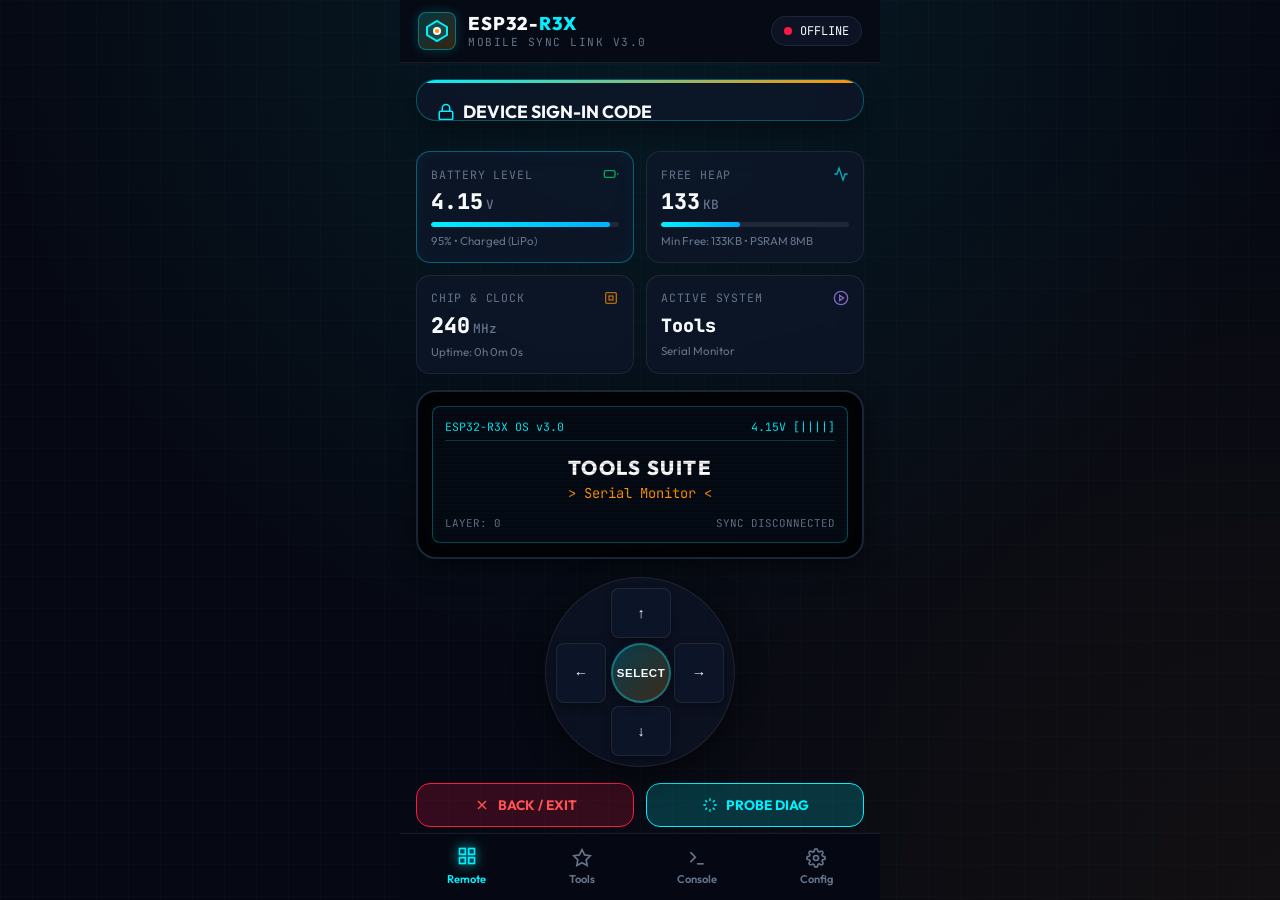
==== mobile_app/index.html @ fc00c2da "feat(mobile): add ESP32-R3X Mobile Companion PWA with always-on sync and update v3.0 binaries with a" ====
<!DOCTYPE html>
<html lang="en">
<head>
  <meta charset="UTF-8">
  <meta name="viewport" content="width=device-width, initial-scale=1.0, maximum-scale=1.0, user-scalable=no, viewport-fit=cover">
  <title>ESP32-R3X Mobile Companion | Always-On Hardware Sync</title>
  
  <!-- SEO & Mobile App Meta -->
  <meta name="description" content="Official Mobile Companion & Wireless Cyberdeck Remote for ESP32-R3X Hardware Platform. Seamless real-time Bluetooth, WiFi, and Serial synchronization with unique device sign-in.">
  <meta name="theme-color" content="#060913">
  <meta name="apple-mobile-web-app-capable" content="yes">
  <meta name="apple-mobile-web-app-status-bar-style" content="black-translucent">
  <meta name="apple-mobile-web-app-title" content="R3X Companion">

  <link rel="manifest" href="./manifest.json">
  <link rel="icon" type="image/svg+xml" href="./icons/icon.svg">
  <link rel="stylesheet" href="./app.css">
</head>
<body>

  <div class="app-container" id="app-root">

    <!-- Global App Header -->
    <header class="app-header" id="main-header">
      <div class="brand-section">
        <div class="brand-logo-badge" id="btn-brand-logo" title="ESP32-R3X Hardware">
          <svg viewBox="0 0 24 24" fill="none" stroke="currentColor" stroke-width="2">
            <polygon points="12,2 22,8 22,16 12,22 2,16 2,8" stroke="#00f0ff" fill="rgba(0,240,255,0.15)" />
            <circle cx="12" cy="12" r="3" fill="#ff9100" />
          </svg>
        </div>
        <div class="brand-title-wrap">
          <h1>ESP32-<span>R3X</span></h1>
          <div class="brand-sub">MOBILE SYNC LINK v3.0</div>
        </div>
      </div>

      <div class="header-status-badge" id="header-connection-pill">
        <span class="status-dot disconnected" id="connection-indicator"></span>
        <span id="connection-status-text">OFFLINE</span>
      </div>
    </header>

    <!-- Sign-In / Device Pairing Banner (Dismissible / Expandable) -->
    <section class="signin-card" id="signin-section">
      <h2>
        <svg width="18" height="18" viewBox="0 0 24 24" fill="none" stroke="#00f0ff" stroke-width="2">
          <rect x="3" y="11" width="18" height="11" rx="2" ry="2" />
          <path d="M7 11V7a5 5 0 0 1 10 0v4" />
        </svg>
        DEVICE SIGN-IN CODE
      </h2>
      <p id="signin-desc">
        Enter your ESP32-R3X unique device code to enable always-on sync the instant your hardware powers on.
      </p>

      <div class="signin-input-group">
        <input type="text" id="input-signin-code" class="signin-input" placeholder="R3X-XXXX" maxlength="12" autocomplete="off" autocorrect="off" spellcheck="false" value="R3X-8F2A">
        <button type="button" id="btn-pair-device" class="btn-pair">
          <span>CONNECT</span>
        </button>
      </div>

      <div class="signin-helper-row">
        <span>Default code printed on OLED/TFT screen</span>
        <span id="label-saved-status">Auto-Sync: ACTIVE</span>
      </div>

      <div class="quick-connect-chips" id="connection-protocol-selector">
        <button type="button" class="chip-btn active" data-protocol="ble" id="proto-ble">BLE 5.0</button>
        <button type="button" class="chip-btn" data-protocol="wifi" id="proto-wifi">WiFi / SoftAP</button>
        <button type="button" class="chip-btn" data-protocol="serial" id="proto-serial">USB Serial</button>
        <button type="button" class="chip-btn" data-protocol="demo" id="proto-demo">Demo Sim</button>
      </div>
    </section>

    <!-- MAIN VIEW 1: DASHBOARD & CONTROLLER -->
    <main class="view-section active" id="view-dashboard">

      <!-- Telemetry Status Grid -->
      <section class="telemetry-grid" aria-label="System Telemetry">
        <!-- Battery Card -->
        <article class="telemetry-card highlight" id="card-battery">
          <div class="telem-header">
            <span>BATTERY LEVEL</span>
            <svg class="telem-icon" viewBox="0 0 24 24" fill="none" stroke="#00e676" stroke-width="2">
              <rect x="2" y="7" width="16" height="10" rx="2" ry="2"/>
              <line x1="22" y1="11" x2="22" y2="13"/>
            </svg>
          </div>
          <div class="telem-val" id="val-battery-voltage">4.15<span>V</span></div>
          <div class="bar-container">
            <div class="bar-fill" id="bar-battery-fill" style="width: 95%;"></div>
          </div>
          <div class="telem-sub" id="val-battery-sub">95% &bull; Stable (LiPo)</div>
        </article>

        <!-- Memory Card -->
        <article class="telemetry-card" id="card-memory">
          <div class="telem-header">
            <span>FREE HEAP</span>
            <svg class="telem-icon" viewBox="0 0 24 24" fill="none" stroke="#00f0ff" stroke-width="2">
              <path d="M22 12h-4l-3 9L9 3l-3 9H2"/>
            </svg>
          </div>
          <div class="telem-val" id="val-heap-free">133<span>KB</span></div>
          <div class="bar-container">
            <div class="bar-fill" id="bar-heap-fill" style="width: 42%;"></div>
          </div>
          <div class="telem-sub" id="val-heap-sub">PSRAM: 8MB Ready</div>
        </article>

        <!-- CPU & Uptime Card -->
        <article class="telemetry-card" id="card-cpu">
          <div class="telem-header">
            <span>CHIP & CLOCK</span>
            <svg class="telem-icon" viewBox="0 0 24 24" fill="none" stroke="#ff9100" stroke-width="2">
              <rect x="4" y="4" width="16" height="16" rx="2"/>
              <rect x="9" y="9" width="6" height="6"/>
            </svg>
          </div>
          <div class="telem-val" id="val-cpu-freq">240<span>MHz</span></div>
          <div class="telem-sub" id="val-uptime">ESP32-S3 Dual-Core</div>
        </article>

        <!-- Active Module Card -->
        <article class="telemetry-card" id="card-active-tool">
          <div class="telem-header">
            <span>ACTIVE SYSTEM</span>
            <svg class="telem-icon" viewBox="0 0 24 24" fill="none" stroke="#b388ff" stroke-width="2">
              <circle cx="12" cy="12" r="10"/>
              <polygon points="10,8 16,12 10,16"/>
            </svg>
          </div>
          <div class="telem-val" id="val-active-menu" style="font-size: 1.15rem;">Tools</div>
          <div class="telem-sub" id="val-active-sub">Submenu Ready</div>
        </article>
      </section>

      <!-- TFT Screen Mirror Bezel -->
      <section class="screen-mirror-card" id="tft-screen-mirror">
        <div class="tft-bezel">
          <div class="tft-top-bar">
            <span id="mirror-header-title">ESP32-R3X OS v3.0</span>
            <span id="mirror-header-bat">4.15V [||||]</span>
          </div>
          <div class="tft-main-view">
            <div class="tft-menu-title" id="mirror-menu-title">TOOLS & UTILITIES</div>
            <div class="tft-sub-item" id="mirror-sub-title">&gt; Serial Monitor &lt;</div>
          </div>
          <div class="tft-footer-bar">
            <span id="mirror-footer-layer">LAYER: MAIN</span>
            <span id="mirror-footer-sync">LIVE TELEMETRY SYNC</span>
          </div>
        </div>
      </section>

      <!-- Cyberdeck D-Pad Controller -->
      <section class="controller-section" id="dpad-controller" aria-label="Hardware Remote Control">
        <div class="dpad-container">
          <button type="button" class="dpad-btn up" id="btn-key-up" aria-label="Navigate Up">&uarr;</button>
          <button type="button" class="dpad-btn down" id="btn-key-down" aria-label="Navigate Down">&darr;</button>
          <button type="button" class="dpad-btn left" id="btn-key-left" aria-label="Navigate Left">&larr;</button>
          <button type="button" class="dpad-btn right" id="btn-key-right" aria-label="Navigate Right">&rarr;</button>
          <button type="button" class="dpad-btn center" id="btn-key-select" aria-label="Select">SELECT</button>
        </div>

        <div class="controller-action-row">
          <button type="button" class="action-btn exit" id="btn-key-exit">
            <svg width="16" height="16" viewBox="0 0 24 24" fill="none" stroke="currentColor" stroke-width="2">
              <line x1="18" y1="6" x2="6" y2="18"/>
              <line x1="6" y1="6" x2="18" y2="18"/>
            </svg>
            BACK / EXIT
          </button>
          <button type="button" class="action-btn select" id="btn-key-quick-diag">
            <svg width="16" height="16" viewBox="0 0 24 24" fill="none" stroke="currentColor" stroke-width="2">
              <path d="M12 2v4M12 18v4M4.93 4.93l2.83 2.83M16.24 16.24l2.83 2.83M2 12h4M18 12h4M4.93 19.07l2.83-2.83M16.24 7.76l2.83-2.83"/>
            </svg>
            PROBE DIAG
          </button>
        </div>
      </section>

    </main>

    <!-- MAIN VIEW 2: FULL LAUNCHPAD & 10+ TOOLS -->
    <section class="view-section" id="view-launchpad">
      <h2 style="font-size: 1.1rem; margin-bottom: 4px;">Hardware Feature Suite</h2>
      <p style="font-size: 0.76rem; color: var(--text-muted); margin-bottom: 12px;">
        1-Tap remote execution across all RF, Sub-GHz, Automotive, and Core modules.
      </p>

      <!-- TOOLS SUITE (10+ UTILITIES WITH SCROLL & DIRECT ACCESS) -->
      <div class="launcher-category-title">
        <span>Tools &amp; Utilities Suite (10+ Features)</span>
      </div>
      <div class="feature-grid" id="grid-tools-features">
        <button type="button" class="feature-tile" data-launch="6 0 0">
          <div class="tile-icon-box">&gt;_</div>
          <div class="tile-content">
            <h3>Serial Monitor</h3>
            <p>115200 Baud Console</p>
          </div>
        </button>

        <button type="button" class="feature-tile orange" data-launch="6 1 0">
          <div class="tile-icon-box">&#8679;</div>
          <div class="tile-content">
            <h3>Update Firmware</h3>
            <p>OTA &amp; SD Flasher</p>
          </div>
        </button>

        <button type="button" class="feature-tile green" data-launch="6 2 0">
          <div class="tile-icon-box">&#9782;</div>
          <div class="tile-content">
            <h3>Touch Calibrate</h3>
            <p>XPT2046 5-Point</p>
          </div>
        </button>

        <button type="button" class="feature-tile purple" data-launch="6 3 0">
          <div class="tile-icon-box">&#9881;</div>
          <div class="tile-content">
            <h3>Hardware Info</h3>
            <p>eFuse &amp; Bus Map</p>
          </div>
        </button>

        <button type="button" class="feature-tile" data-launch="6 4 0">
          <div class="tile-icon-box">&#128193;</div>
          <div class="tile-content">
            <h3>SD File Manager</h3>
            <p>Browse &amp; Execute</p>
          </div>
        </button>

        <button type="button" class="feature-tile orange" data-launch="6 5 0">
          <div class="tile-icon-box">&#9889;</div>
          <div class="tile-content">
            <h3>GPIO Dashboard</h3>
            <p>Pin Logic &amp; PWM</p>
          </div>
        </button>

        <button type="button" class="feature-tile green" data-launch="6 6 0">
          <div class="tile-icon-box">&#128038;</div>
          <div class="tile-content">
            <h3>BadUSB Ducky</h3>
            <p>HID Script Injector</p>
          </div>
        </button>

        <button type="button" class="feature-tile purple" data-launch="6 7 0">
          <div class="tile-icon-box">&#127760;</div>
          <div class="tile-content">
            <h3>Web Cyberdeck</h3>
            <p>HTTP Telemetry AP</p>
          </div>
        </button>

        <button type="button" class="feature-tile" data-launch="6 8 0">
          <div class="tile-icon-box">&#127912;</div>
          <div class="tile-content">
            <h3>Theme Engine</h3>
            <p>Live Color Switcher</p>
          </div>
        </button>

        <button type="button" class="feature-tile orange" data-launch="6 9 0">
          <div class="tile-icon-box">&#128267;</div>
          <div class="tile-content">
            <h3>Fuel Gauge</h3>
            <p>LiPo Coulombs</p>
          </div>
        </button>
      </div>

      <!-- WIRELESS RF & HARDWARE ATTACK ENGINES -->
      <div class="launcher-category-title">
        <span>RF &amp; Hardware Engines</span>
      </div>
      <div class="feature-grid">
        <button type="button" class="feature-tile" data-launch="0 0 0">
          <div class="tile-icon-box">&#128246;</div>
          <div class="tile-content">
            <h3>WiFi Scanner</h3>
            <p>2.4GHz Beacon Scan</p>
          </div>
        </button>

        <button type="button" class="feature-tile orange" data-launch="4 0 0">
          <div class="tile-icon-box">&#128254;</div>
          <div class="tile-content">
            <h3>BLE Recon</h3>
            <p>Advertiser &amp; Spam</p>
          </div>
        </button>

        <button type="button" class="feature-tile green" data-launch="5 0 0">
          <div class="tile-icon-box">&#128225;</div>
          <div class="tile-content">
            <h3>Sub-GHz CC1101</h3>
            <p>300-928 MHz Radio</p>
          </div>
        </button>

        <button type="button" class="feature-tile purple" data-launch="2 0 4">
          <div class="tile-icon-box">&#128663;</div>
          <div class="tile-content">
            <h3>Automotive CAN</h3>
            <p>500k Sniffer &amp; Fuzz</p>
          </div>
        </button>

        <button type="button" class="feature-tile" data-launch="2 0 2">
          <div class="tile-icon-box">&#128179;</div>
          <div class="tile-content">
            <h3>RFID/NFC PN532</h3>
            <p>13.56MHz Mifare</p>
          </div>
        </button>

        <button type="button" class="feature-tile orange" data-launch="2 0 3">
          <div class="tile-icon-box">&#127757;</div>
          <div class="tile-content">
            <h3>GPS Tracker</h3>
            <p>Neo-6M NMEA Feed</p>
          </div>
        </button>
      </div>
    </section>

    <!-- MAIN VIEW 3: LIVE TERMINAL & CONSOLE -->
    <section class="view-section" id="view-terminal">
      <div class="terminal-window" id="terminal-container">
        <div class="terminal-header">
          <span>ESP32-R3X SYNC CONSOLE</span>
          <div class="term-controls">
            <button type="button" class="term-btn" id="btn-clear-term">CLEAR</button>
            <button type="button" class="term-btn" id="btn-export-log">EXPORT</button>
          </div>
        </div>
        <div class="terminal-body" id="term-output">
          <div class="term-line info">[SYS] ESP32-R3X Mobile Companion Initialized.</div>
          <div class="term-line info">[SYS] Ready to establish hardware link over BLE / WiFi / Serial.</div>
        </div>
        <div class="terminal-input-bar">
          <span style="color: var(--cyan-glow); font-family: var(--font-mono); font-size: 0.8rem;">&gt;</span>
          <input type="text" id="term-input" class="terminal-input" placeholder="Type command (PING, STATUS, HEAP, DIAG)..." autocomplete="off" spellcheck="false">
          <button type="button" id="btn-send-cli" class="term-btn" style="color: var(--cyan-glow); border-color: var(--cyan-glow);">SEND</button>
        </div>
      </div>

      <!-- Quick Command Buttons -->
      <div class="quick-cli-row" id="quick-cli-bar">
        <button type="button" class="chip-btn" data-cmd="PING">PING</button>
        <button type="button" class="chip-btn" data-cmd="STATUS">STATUS</button>
        <button type="button" class="chip-btn" data-cmd="HEAP">HEAP</button>
        <button type="button" class="chip-btn" data-cmd="DIAG">DIAG</button>
        <button type="button" class="chip-btn" data-cmd="TEST ALL">TEST ALL</button>
        <button type="button" class="chip-btn" data-cmd="EXIT">EXIT</button>
        <button type="button" class="chip-btn" data-cmd="REBOOT">REBOOT</button>
      </div>
    </section>

    <!-- MAIN VIEW 4: SETTINGS & SYNC CONFIG -->
    <section class="view-section" id="view-settings">
      <h2 style="font-size: 1.1rem; margin-bottom: 4px;">Companion Configuration</h2>
      <p style="font-size: 0.76rem; color: var(--text-muted); margin-bottom: 14px;">
        Manage always-on hardware connection, sign-in credentials, and UI theme.
      </p>

      <div class="signin-card" style="margin: 0 0 16px 0;">
        <h3 style="font-size: 0.95rem; margin-bottom: 8px;">Hardware Connection Mode</h3>
        <p style="font-size: 0.78rem; color: var(--text-secondary); margin-bottom: 12px;">
          Choose whether the mobile app automatically wakes up and syncs via Bluetooth LE advertising, SoftAP WiFi, or USB.
        </p>

        <label style="display: flex; align-items: center; justify-content: space-between; font-size: 0.82rem; margin-bottom: 12px; cursor: pointer;">
          <span>Always-On Background Auto-Reconnect</span>
          <input type="checkbox" id="toggle-auto-reconnect" checked style="width: 18px; height: 18px; accent-color: var(--cyan-glow);">
        </label>

        <label style="display: flex; align-items: center; justify-content: space-between; font-size: 0.82rem; margin-bottom: 12px; cursor: pointer;">
          <span>Haptic Vibration Feedback</span>
          <input type="checkbox" id="toggle-haptic" checked style="width: 18px; height: 18px; accent-color: var(--cyan-glow);">
        </label>

        <div style="margin-top: 14px;">
          <label style="display: block; font-size: 0.76rem; color: var(--text-muted); margin-bottom: 4px;">UI COLOR THEME</label>
          <div class="quick-connect-chips">
            <button type="button" class="chip-btn active" data-theme-btn="cyber">Cyber Cyan</button>
            <button type="button" class="chip-btn" data-theme-btn="matrix">Matrix Green</button>
            <button type="button" class="chip-btn" data-theme-btn="crimson">Crimson Red</button>
          </div>
        </div>
      </div>

      <div class="signin-card" style="margin: 0;">
        <h3 style="font-size: 0.95rem; margin-bottom: 8px;">Install PWA to Mobile Home Screen</h3>
        <p style="font-size: 0.78rem; color: var(--text-secondary); margin-bottom: 12px;">
          Add this companion app to your iPhone or Android home screen for full-screen standalone cyberdeck access.
        </p>
        <button type="button" id="btn-install-pwa" class="btn-pair" style="width: 100%; justify-content: center; padding: 12px;">
          INSTALL COMPANION APP
        </button>
      </div>
    </section>

    <!-- Bottom Navigation Bar -->
    <nav class="bottom-nav" id="bottom-navigation" aria-label="Primary Navigation">
      <button type="button" class="nav-item active" data-view="view-dashboard" id="nav-dashboard">
        <svg viewBox="0 0 24 24">
          <rect x="3" y="3" width="7" height="7"/>
          <rect x="14" y="3" width="7" height="7"/>
          <rect x="14" y="14" width="7" height="7"/>
          <rect x="3" y="14" width="7" height="7"/>
        </svg>
        <span>Remote</span>
      </button>

      <button type="button" class="nav-item" data-view="view-launchpad" id="nav-launchpad">
        <svg viewBox="0 0 24 24">
          <polygon points="12,2 15.09,8.26 22,9.27 17,14.14 18.18,21.02 12,17.77 5.82,21.02 7,14.14 2,9.27 8.91,8.26"/>
        </svg>
        <span>Tools</span>
      </button>

      <button type="button" class="nav-item" data-view="view-terminal" id="nav-terminal">
        <svg viewBox="0 0 24 24">
          <polyline points="4,17 10,11 4,5"/>
          <line x1="12" y1="19" x2="20" y2="19"/>
        </svg>
        <span>Console</span>
      </button>

      <button type="button" class="nav-item" data-view="view-settings" id="nav-settings">
        <svg viewBox="0 0 24 24">
          <circle cx="12" cy="12" r="3"/>
          <path d="M19.4 15a1.65 1.65 0 0 0 .33 1.82l.06.06a2 2 0 0 1 0 2.83 2 2 0 0 1-2.83 0l-.06-.06a1.65 1.65 0 0 0-1.82-.33 1.65 1.65 0 0 0-1 1.51V21a2 2 0 0 1-2 2 2 2 0 0 1-2-2v-.09A1.65 1.65 0 0 0 9 19.4a1.65 1.65 0 0 0-1.82.33l-.06.06a2 2 0 0 1-2.83 0 2 2 0 0 1 0-2.83l.06-.06a1.65 1.65 0 0 0 .33-1.82 1.65 1.65 0 0 0-1.51-1H3a2 2 0 0 1-2-2 2 2 0 0 1 2-2h.09A1.65 1.65 0 0 0 4.6 9a1.65 1.65 0 0 0-.33-1.82l-.06-.06a2 2 0 0 1 0-2.83 2 2 0 0 1 2.83 0l.06.06a1.65 1.65 0 0 0 1.82.33H9a1.65 1.65 0 0 0 1-1.51V3a2 2 0 0 1 2-2 2 2 0 0 1 2 2v.09a1.65 1.65 0 0 0 1 1.51 1.65 1.65 0 0 0 1.82-.33l.06-.06a2 2 0 0 1 2.83 0 2 2 0 0 1 0 2.83l-.06.06a1.65 1.65 0 0 0-.33 1.82V9a1.65 1.65 0 0 0 1.51 1H21a2 2 0 0 1 2 2 2 2 0 0 1-2 2h-.09a1.65 1.65 0 0 0-1.51 1z"/>
        </svg>
        <span>Config</span>
      </button>
    </nav>

  </div>

  <script src="./app.js"></script>
</body>
</html>
---- mobile_app/app.css ----
/* ==========================================================================
   ESP32-R3X MOBILE COMPANION - CYBERDECK DESIGN SYSTEM
   Ultra-Modern Responsive Glassmorphic Dark UI
   ========================================================================== */

@import url('https://fonts.googleapis.com/css2?family=JetBrains+Mono:wght@400;500;700&family=Outfit:wght@400;500;600;700;800;900&display=swap');

:root {
  /* Cyber Palette */
  --bg-primary: #060913;
  --bg-secondary: #0c1222;
  --bg-card: rgba(15, 23, 42, 0.72);
  --bg-card-hover: rgba(22, 33, 58, 0.85);
  --bg-elevated: rgba(30, 41, 59, 0.8);
  
  --cyan-glow: #00f0ff;
  --cyan-dim: rgba(0, 240, 255, 0.18);
  --cyan-border: rgba(0, 240, 255, 0.35);
  
  --orange-glow: #ff9100;
  --orange-dim: rgba(255, 145, 0, 0.16);
  --orange-border: rgba(255, 145, 0, 0.35);

  --green-glow: #00e676;
  --green-dim: rgba(0, 230, 118, 0.15);
  
  --red-glow: #ff1744;
  --red-dim: rgba(255, 23, 68, 0.18);

  --purple-glow: #b388ff;
  
  --text-primary: #f8fafc;
  --text-secondary: #94a3b8;
  --text-muted: #64748b;
  --text-cyan: #38bdf8;
  
  --border-subtle: rgba(255, 255, 255, 0.08);
  --border-highlight: rgba(0, 240, 255, 0.3);
  
  /* Radii & Shadows */
  --radius-sm: 8px;
  --radius-md: 14px;
  --radius-lg: 20px;
  --radius-pill: 9999px;
  
  --shadow-glow-cyan: 0 0 25px rgba(0, 240, 255, 0.22);
  --shadow-glow-orange: 0 0 25px rgba(255, 145, 0, 0.22);
  --shadow-card: 0 10px 30px -5px rgba(0, 0, 0, 0.6);

  /* Fonts */
  --font-main: 'Outfit', -apple-system, BlinkMacSystemFont, 'Segoe UI', Roboto, sans-serif;
  --font-mono: 'JetBrains Mono', monospace;
  
  --transition-fast: 0.18s cubic-bezier(0.4, 0, 0.2, 1);
  --transition-smooth: 0.28s cubic-bezier(0.16, 1, 0.3, 1);
}

/* Theme variations */
[data-theme="matrix"] {
  --cyan-glow: #00ff66;
  --cyan-dim: rgba(0, 255, 102, 0.16);
  --cyan-border: rgba(0, 255, 102, 0.4);
  --text-cyan: #4ade80;
  --bg-primary: #030a05;
  --bg-secondary: #06150b;
}

[data-theme="crimson"] {
  --cyan-glow: #ff2a5f;
  --cyan-dim: rgba(255, 42, 95, 0.16);
  --cyan-border: rgba(255, 42, 95, 0.4);
  --text-cyan: #fb7185;
  --bg-primary: #0c0407;
  --bg-secondary: #17080e;
}

/* Reset & Box Sizing */
*, *::before, *::after {
  box-sizing: border-box;
  margin: 0;
  padding: 0;
  -webkit-tap-highlight-color: transparent;
}

html, body {
  width: 100%;
  height: 100%;
  background-color: var(--bg-primary);
  color: var(--text-primary);
  font-family: var(--font-main);
  overflow-x: hidden;
  -webkit-font-smoothing: antialiased;
}

/* Background Cyber Grid */
body {
  background-image: 
    radial-gradient(circle at 50% 0%, rgba(0, 240, 255, 0.08) 0%, transparent 60%),
    radial-gradient(circle at 100% 100%, rgba(255, 145, 0, 0.05) 0%, transparent 50%),
    linear-gradient(rgba(0, 240, 255, 0.02) 1px, transparent 1px),
    linear-gradient(90deg, rgba(0, 240, 255, 0.02) 1px, transparent 1px);
  background-size: 100% 100%, 100% 100%, 32px 32px, 32px 32px;
  background-attachment: fixed;
  display: flex;
  flex-direction: column;
}

/* Layout App Container */
.app-container {
  max-width: 480px;
  margin: 0 auto;
  width: 100%;
  min-height: 100vh;
  display: flex;
  flex-direction: column;
  position: relative;
  padding-bottom: 84px; /* Space for bottom nav */
}

/* ==========================================================================
   APP HEADER
   ========================================================================== */
.app-header {
  position: sticky;
  top: 0;
  z-index: 100;
  background: rgba(6, 9, 19, 0.85);
  backdrop-filter: blur(16px);
  -webkit-backdrop-filter: blur(16px);
  border-bottom: 1px solid var(--border-subtle);
  padding: 12px 18px;
  display: flex;
  align-items: center;
  justify-content: space-between;
}

.brand-section {
  display: flex;
  align-items: center;
  gap: 12px;
}

.brand-logo-badge {
  width: 38px;
  height: 38px;
  border-radius: var(--radius-sm);
  background: linear-gradient(135deg, rgba(0, 240, 255, 0.2), rgba(255, 145, 0, 0.2));
  border: 1px solid var(--cyan-border);
  display: flex;
  align-items: center;
  justify-content: center;
  box-shadow: 0 0 12px rgba(0, 240, 255, 0.2);
}

.brand-logo-badge svg {
  width: 24px;
  height: 24px;
}

.brand-title-wrap h1 {
  font-size: 1.15rem;
  font-weight: 800;
  letter-spacing: 1px;
  line-height: 1.2;
}

.brand-title-wrap h1 span {
  color: var(--cyan-glow);
}

.brand-title-wrap .brand-sub {
  font-size: 0.7rem;
  font-family: var(--font-mono);
  color: var(--text-muted);
  text-transform: uppercase;
  letter-spacing: 1.5px;
}

.header-status-badge {
  display: flex;
  align-items: center;
  gap: 8px;
  padding: 6px 12px;
  background: rgba(15, 23, 42, 0.8);
  border: 1px solid var(--border-subtle);
  border-radius: var(--radius-pill);
  font-size: 0.75rem;
  font-family: var(--font-mono);
}

.status-dot {
  width: 8px;
  height: 8px;
  border-radius: 50%;
  background: var(--text-muted);
  transition: var(--transition-fast);
}

.status-dot.connected {
  background: var(--green-glow);
  box-shadow: 0 0 10px var(--green-glow);
  animation: pulse-dot 2s infinite;
}

.status-dot.connecting {
  background: var(--orange-glow);
  box-shadow: 0 0 10px var(--orange-glow);
  animation: pulse-dot 1s infinite;
}

.status-dot.disconnected {
  background: var(--red-glow);
}

@keyframes pulse-dot {
  0%, 100% { opacity: 1; transform: scale(1); }
  50% { opacity: 0.5; transform: scale(0.85); }
}

/* ==========================================================================
   AUTHENTICATION & SIGN-IN MODAL / BANNER
   ========================================================================== */
.signin-card {
  margin: 16px;
  padding: 20px;
  background: var(--bg-card);
  backdrop-filter: blur(12px);
  border: 1px solid var(--border-highlight);
  border-radius: var(--radius-lg);
  box-shadow: var(--shadow-card);
  position: relative;
  overflow: hidden;
}

.signin-card::before {
  content: '';
  position: absolute;
  top: 0;
  left: 0;
  right: 0;
  height: 3px;
  background: linear-gradient(90deg, var(--cyan-glow), var(--orange-glow));
}

.signin-card h2 {
  font-size: 1.1rem;
  font-weight: 700;
  display: flex;
  align-items: center;
  gap: 8px;
  margin-bottom: 6px;
  color: var(--text-primary);
}

.signin-card p {
  font-size: 0.82rem;
  color: var(--text-secondary);
  line-height: 1.4;
  margin-bottom: 14px;
}

.signin-input-group {
  display: flex;
  gap: 10px;
}

.signin-input {
  flex: 1;
  background: rgba(6, 9, 19, 0.7);
  border: 1px solid var(--border-subtle);
  border-radius: var(--radius-sm);
  padding: 12px 14px;
  font-family: var(--font-mono);
  font-size: 0.95rem;
  font-weight: 700;
  color: var(--cyan-glow);
  letter-spacing: 2px;
  text-transform: uppercase;
  outline: none;
  transition: var(--transition-fast);
}

.signin-input:focus {
  border-color: var(--cyan-glow);
  box-shadow: 0 0 12px rgba(0, 240, 255, 0.25);
}

.btn-pair {
  padding: 0 18px;
  background: linear-gradient(135deg, var(--cyan-glow), #0099ff);
  border: none;
  border-radius: var(--radius-sm);
  color: #040812;
  font-family: var(--font-main);
  font-size: 0.88rem;
  font-weight: 700;
  cursor: pointer;
  display: flex;
  align-items: center;
  gap: 6px;
  transition: var(--transition-fast);
}

.btn-pair:hover {
  transform: translateY(-1px);
  box-shadow: 0 0 18px rgba(0, 240, 255, 0.4);
}

.signin-helper-row {
  margin-top: 10px;
  display: flex;
  align-items: center;
  justify-content: space-between;
  font-size: 0.74rem;
  color: var(--text-muted);
}

.quick-connect-chips {
  display: flex;
  gap: 6px;
  margin-top: 12px;
}

.chip-btn {
  background: rgba(255, 255, 255, 0.05);
  border: 1px solid var(--border-subtle);
  border-radius: var(--radius-pill);
  padding: 5px 10px;
  font-size: 0.72rem;
  font-family: var(--font-mono);
  color: var(--text-secondary);
  cursor: pointer;
  transition: var(--transition-fast);
}

.chip-btn:hover, .chip-btn.active {
  background: var(--cyan-dim);
  border-color: var(--cyan-glow);
  color: var(--cyan-glow);
}

/* ==========================================================================
   MAIN DASHBOARD SECTIONS
   ========================================================================== */
.view-section {
  display: none;
  padding: 14px 16px;
  animation: fadeIn 0.22s ease-out;
}

.view-section.active {
  display: block;
}

@keyframes fadeIn {
  from { opacity: 0; transform: translateY(6px); }
  to { opacity: 1; transform: translateY(0); }
}

/* Telemetry Grid */
.telemetry-grid {
  display: grid;
  grid-template-columns: repeat(2, 1fr);
  gap: 12px;
  margin-bottom: 16px;
}

.telemetry-card {
  background: var(--bg-card);
  backdrop-filter: blur(10px);
  border: 1px solid var(--border-subtle);
  border-radius: var(--radius-md);
  padding: 14px;
  display: flex;
  flex-direction: column;
  justify-content: space-between;
  transition: var(--transition-fast);
}

.telemetry-card:hover {
  border-color: var(--border-highlight);
  background: var(--bg-card-hover);
}

.telemetry-card.highlight {
  border-color: var(--cyan-border);
  box-shadow: inset 0 0 18px rgba(0, 240, 255, 0.05);
}

.telem-header {
  display: flex;
  align-items: center;
  justify-content: space-between;
  font-size: 0.72rem;
  font-family: var(--font-mono);
  color: var(--text-muted);
  text-transform: uppercase;
  letter-spacing: 0.8px;
  margin-bottom: 8px;
}

.telem-icon {
  width: 16px;
  height: 16px;
  opacity: 0.7;
}

.telem-val {
  font-size: 1.35rem;
  font-weight: 800;
  font-family: var(--font-mono);
  color: var(--text-primary);
  line-height: 1.1;
}

.telem-val span {
  font-size: 0.8rem;
  font-weight: 500;
  color: var(--text-muted);
  margin-left: 3px;
}

.telem-sub {
  font-size: 0.72rem;
  color: var(--text-muted);
  margin-top: 6px;
  display: flex;
  align-items: center;
  gap: 4px;
}

.bar-container {
  height: 5px;
  background: rgba(255, 255, 255, 0.08);
  border-radius: var(--radius-pill);
  overflow: hidden;
  margin-top: 8px;
}

.bar-fill {
  height: 100%;
  background: linear-gradient(90deg, var(--cyan-glow), #00b0ff);
  border-radius: var(--radius-pill);
  transition: width 0.4s ease;
}

.bar-fill.warning {
  background: linear-gradient(90deg, var(--orange-glow), #ff3d00);
}

/* ==========================================================================
   TFT SCREEN MIRROR & CYBERDECK D-PAD CONTROLLER
   ========================================================================== */
.screen-mirror-card {
  background: #020408;
  border: 2px solid #1a2638;
  border-radius: var(--radius-lg);
  padding: 14px;
  margin-bottom: 18px;
  box-shadow: inset 0 0 25px rgba(0, 0, 0, 0.9), 0 8px 24px rgba(0, 0, 0, 0.5);
  position: relative;
  overflow: hidden;
}

.screen-mirror-card::after {
  content: '';
  position: absolute;
  top: 0; left: 0; right: 0; bottom: 0;
  background: linear-gradient(rgba(18, 16, 16, 0) 50%, rgba(0, 0, 0, 0.25) 50%);
  background-size: 100% 4px;
  pointer-events: none;
  opacity: 0.6;
}

.tft-bezel {
  background: #050b14;
  border: 1px solid rgba(0, 240, 255, 0.3);
  border-radius: var(--radius-sm);
  padding: 12px;
  min-height: 120px;
  display: flex;
  flex-direction: column;
  justify-content: space-between;
  position: relative;
}

.tft-top-bar {
  display: flex;
  align-items: center;
  justify-content: space-between;
  border-bottom: 1px solid rgba(0, 240, 255, 0.2);
  padding-bottom: 6px;
  font-family: var(--font-mono);
  font-size: 0.72rem;
  color: var(--cyan-glow);
}

.tft-main-view {
  margin: 14px 0;
  text-align: center;
}

.tft-menu-title {
  font-size: 1.25rem;
  font-weight: 800;
  letter-spacing: 1.5px;
  color: #ffffff;
  text-transform: uppercase;
  margin-bottom: 4px;
}

.tft-sub-item {
  font-family: var(--font-mono);
  font-size: 0.86rem;
  color: var(--orange-glow);
}

.tft-footer-bar {
  display: flex;
  align-items: center;
  justify-content: space-between;
  font-family: var(--font-mono);
  font-size: 0.68rem;
  color: var(--text-muted);
}

/* Controller D-Pad Pad */
.controller-section {
  display: flex;
  flex-direction: column;
  align-items: center;
  gap: 16px;
  margin: 18px 0;
}

.dpad-container {
  width: 190px;
  height: 190px;
  position: relative;
  background: rgba(15, 23, 42, 0.6);
  border-radius: 50%;
  border: 1px solid var(--border-subtle);
  box-shadow: 0 8px 30px rgba(0, 0, 0, 0.5);
  display: flex;
  align-items: center;
  justify-content: center;
}

.dpad-btn {
  position: absolute;
  background: var(--bg-card);
  border: 1px solid var(--border-subtle);
  color: var(--text-primary);
  font-size: 0.9rem;
  font-weight: 800;
  display: flex;
  align-items: center;
  justify-content: center;
  cursor: pointer;
  transition: var(--transition-fast);
  border-radius: var(--radius-sm);
  box-shadow: 0 4px 10px rgba(0,0,0,0.4);
}

.dpad-btn:active {
  transform: scale(0.92);
  background: var(--cyan-dim);
  border-color: var(--cyan-glow);
  color: var(--cyan-glow);
  box-shadow: 0 0 15px rgba(0, 240, 255, 0.5);
}

.dpad-btn.up {
  top: 10px;
  left: 65px;
  width: 60px;
  height: 50px;
}

.dpad-btn.down {
  bottom: 10px;
  left: 65px;
  width: 60px;
  height: 50px;
}

.dpad-btn.left {
  top: 65px;
  left: 10px;
  width: 50px;
  height: 60px;
}

.dpad-btn.right {
  top: 65px;
  right: 10px;
  width: 50px;
  height: 60px;
}

.dpad-btn.center {
  top: 65px;
  left: 65px;
  width: 60px;
  height: 60px;
  border-radius: 50%;
  background: linear-gradient(135deg, rgba(0, 240, 255, 0.2), rgba(255, 145, 0, 0.2));
  border: 2px solid var(--cyan-border);
  font-size: 0.72rem;
  letter-spacing: 0.5px;
}

.controller-action-row {
  display: flex;
  gap: 12px;
  width: 100%;
}

.action-btn {
  flex: 1;
  padding: 12px;
  border-radius: var(--radius-md);
  border: 1px solid var(--border-subtle);
  background: var(--bg-card);
  color: var(--text-primary);
  font-family: var(--font-main);
  font-size: 0.85rem;
  font-weight: 700;
  display: flex;
  align-items: center;
  justify-content: center;
  gap: 8px;
  cursor: pointer;
  transition: var(--transition-fast);
}

.action-btn:active {
  transform: scale(0.96);
}

.action-btn.exit {
  border-color: var(--red-glow);
  color: #ff5252;
  background: var(--red-dim);
}

.action-btn.select {
  border-color: var(--cyan-glow);
  color: var(--cyan-glow);
  background: var(--cyan-dim);
}

/* ==========================================================================
   FEATURE LAUNCHER GRID (ALL CATEGORIES & 10+ TOOLS)
   ========================================================================== */
.launcher-category-title {
  font-size: 0.8rem;
  font-family: var(--font-mono);
  color: var(--text-muted);
  text-transform: uppercase;
  letter-spacing: 1.5px;
  margin: 18px 0 10px 4px;
  display: flex;
  align-items: center;
  gap: 8px;
}

.launcher-category-title::after {
  content: '';
  flex: 1;
  height: 1px;
  background: var(--border-subtle);
}

.feature-grid {
  display: grid;
  grid-template-columns: repeat(2, 1fr);
  gap: 10px;
}

.feature-tile {
  background: var(--bg-card);
  border: 1px solid var(--border-subtle);
  border-radius: var(--radius-md);
  padding: 12px 14px;
  display: flex;
  align-items: center;
  gap: 12px;
  cursor: pointer;
  transition: var(--transition-fast);
  text-align: left;
}

.feature-tile:hover {
  background: var(--bg-card-hover);
  border-color: var(--border-highlight);
  transform: translateY(-2px);
}

.feature-tile:active {
  transform: scale(0.97);
}

.tile-icon-box {
  width: 36px;
  height: 36px;
  border-radius: var(--radius-sm);
  display: flex;
  align-items: center;
  justify-content: center;
  background: rgba(255, 255, 255, 0.05);
  color: var(--cyan-glow);
  font-size: 1.1rem;
  flex-shrink: 0;
}

.feature-tile.orange .tile-icon-box {
  color: var(--orange-glow);
  background: var(--orange-dim);
}

.feature-tile.green .tile-icon-box {
  color: var(--green-glow);
  background: var(--green-dim);
}

.feature-tile.purple .tile-icon-box {
  color: var(--purple-glow);
  background: rgba(179, 136, 255, 0.15);
}

.tile-content h3 {
  font-size: 0.84rem;
  font-weight: 700;
  color: var(--text-primary);
  line-height: 1.2;
}

.tile-content p {
  font-size: 0.7rem;
  color: var(--text-muted);
  margin-top: 2px;
}

/* ==========================================================================
   TERMINAL & LOG CONSOLE
   ========================================================================== */
.terminal-window {
  background: #020408;
  border: 1px solid var(--border-subtle);
  border-radius: var(--radius-md);
  overflow: hidden;
  display: flex;
  flex-direction: column;
  height: 380px;
  box-shadow: var(--shadow-card);
}

.terminal-header {
  background: #0a101f;
  border-bottom: 1px solid var(--border-subtle);
  padding: 8px 14px;
  display: flex;
  align-items: center;
  justify-content: space-between;
  font-family: var(--font-mono);
  font-size: 0.72rem;
  color: var(--text-secondary);
}

.term-controls {
  display: flex;
  gap: 8px;
}

.term-btn {
  background: transparent;
  border: 1px solid var(--border-subtle);
  color: var(--text-muted);
  border-radius: 4px;
  padding: 2px 8px;
  font-size: 0.68rem;
  cursor: pointer;
}

.terminal-body {
  flex: 1;
  padding: 12px;
  overflow-y: auto;
  font-family: var(--font-mono);
  font-size: 0.78rem;
  line-height: 1.45;
  display: flex;
  flex-direction: column;
  gap: 4px;
}

.term-line {
  word-break: break-all;
}

.term-line.cmd { color: var(--cyan-glow); }
.term-line.info { color: #94a3b8; }
.term-line.warn { color: var(--orange-glow); }
.term-line.error { color: var(--red-glow); }
.term-line.success { color: var(--green-glow); }

.terminal-input-bar {
  border-top: 1px solid var(--border-subtle);
  padding: 8px 12px;
  display: flex;
  gap: 8px;
  background: #050914;
}

.terminal-input {
  flex: 1;
  background: transparent;
  border: none;
  font-family: var(--font-mono);
  font-size: 0.82rem;
  color: #ffffff;
  outline: none;
}

/* Quick Command Chips */
.quick-cli-row {
  display: flex;
  gap: 6px;
  overflow-x: auto;
  padding: 8px 0;
  scrollbar-width: none;
}

.quick-cli-row::-webkit-scrollbar { display: none; }

/* ==========================================================================
   BOTTOM NAVIGATION BAR
   ========================================================================== */
.bottom-nav {
  position: fixed;
  bottom: 0;
  left: 0;
  right: 0;
  max-width: 480px;
  margin: 0 auto;
  background: rgba(6, 9, 19, 0.92);
  backdrop-filter: blur(20px);
  -webkit-backdrop-filter: blur(20px);
  border-top: 1px solid var(--border-subtle);
  display: flex;
  justify-content: space-around;
  padding: 8px 6px;
  z-index: 90;
}

.nav-item {
  display: flex;
  flex-direction: column;
  align-items: center;
  gap: 4px;
  background: transparent;
  border: none;
  color: var(--text-muted);
  font-family: var(--font-main);
  font-size: 0.7rem;
  font-weight: 600;
  cursor: pointer;
  padding: 6px 14px;
  border-radius: var(--radius-sm);
  transition: var(--transition-fast);
}

.nav-item svg {
  width: 20px;
  height: 20px;
  stroke: currentColor;
  stroke-width: 2;
  fill: none;
  transition: var(--transition-fast);
}

.nav-item.active {
  color: var(--cyan-glow);
}

.nav-item.active svg {
  transform: translateY(-2px);
  filter: drop-shadow(0 0 6px var(--cyan-glow));
}

/* Responsive adjustments */
@media (max-width: 360px) {
  .telemetry-grid, .feature-grid {
    grid-template-columns: 1fr;
  }
}
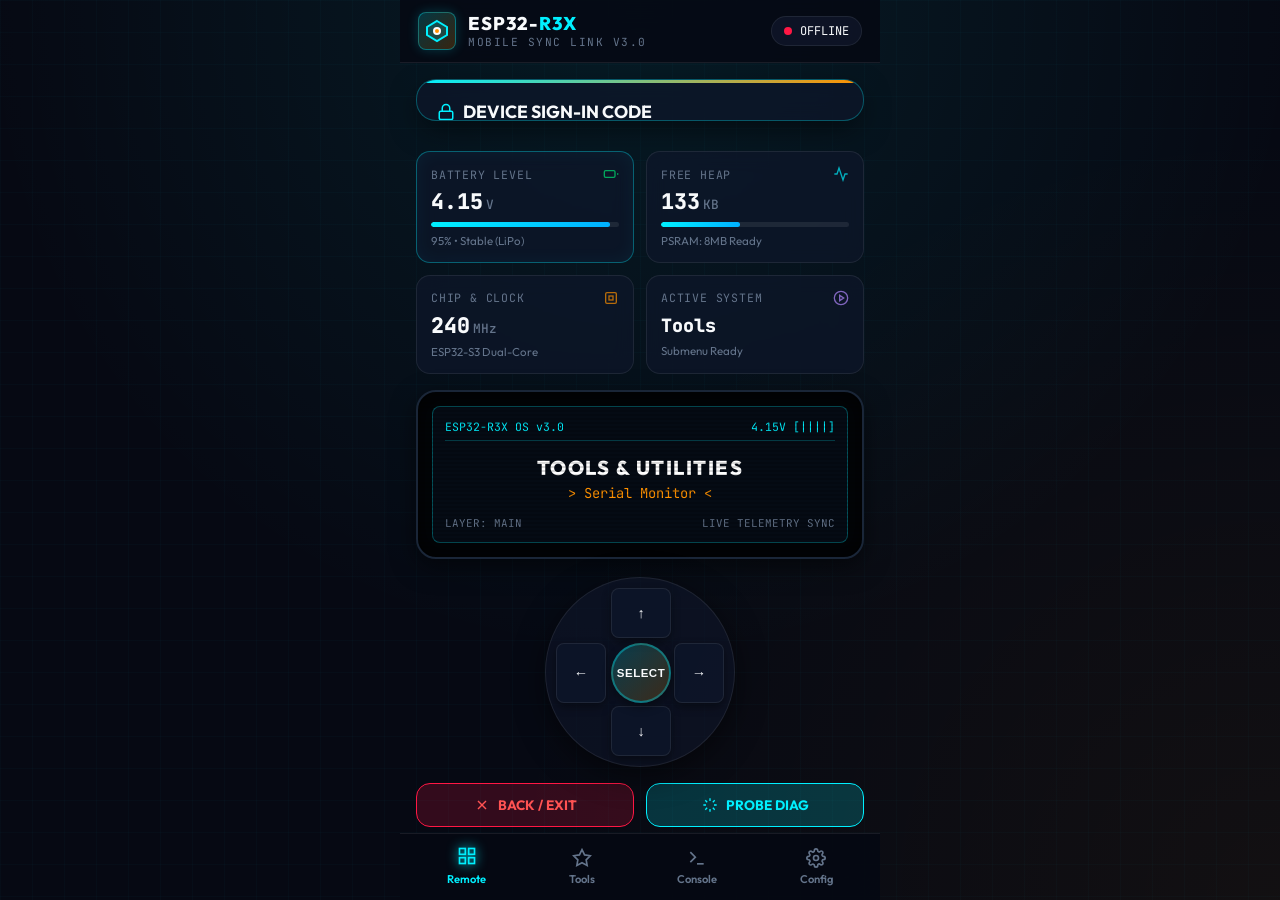
==== commit a3a9c884: "fix: add GitHub Pages deployment workflow, web flasher direct navigation, and PC serial bridge for m" ====
--- a/mobile_app/index.html
+++ b/mobile_app/index.html
@@ -67,9 +67,10 @@
       </div>
 
       <div class="quick-connect-chips" id="connection-protocol-selector">
-        <button type="button" class="chip-btn active" data-protocol="ble" id="proto-ble">BLE 5.0</button>
+        <button type="button" class="chip-btn active" data-protocol="bridge" id="proto-bridge">⚡ PC Bridge</button>
+        <button type="button" class="chip-btn" data-protocol="serial" id="proto-serial">USB Serial (OTG)</button>
         <button type="button" class="chip-btn" data-protocol="wifi" id="proto-wifi">WiFi / SoftAP</button>
-        <button type="button" class="chip-btn" data-protocol="serial" id="proto-serial">USB Serial</button>
+        <button type="button" class="chip-btn" data-protocol="ble" id="proto-ble">BLE 5.0</button>
         <button type="button" class="chip-btn" data-protocol="demo" id="proto-demo">Demo Sim</button>
       </div>
     </section>
